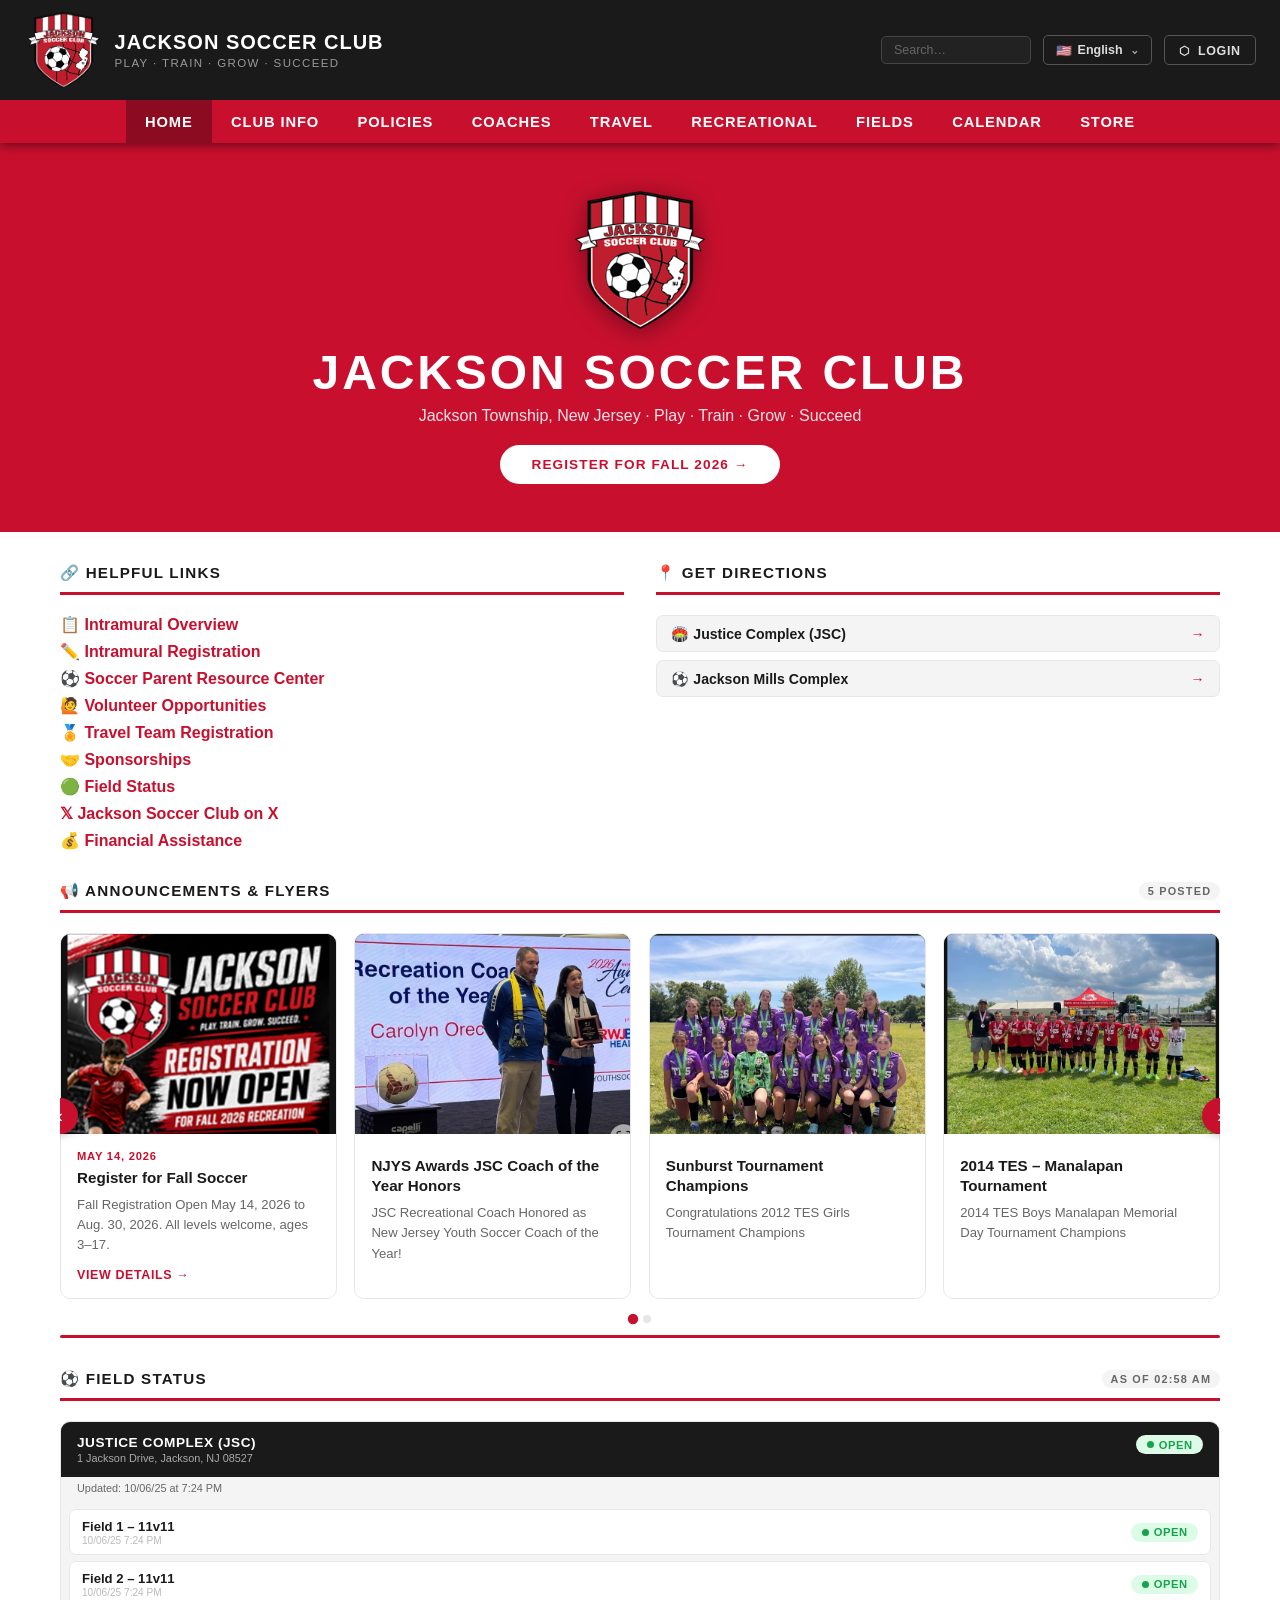
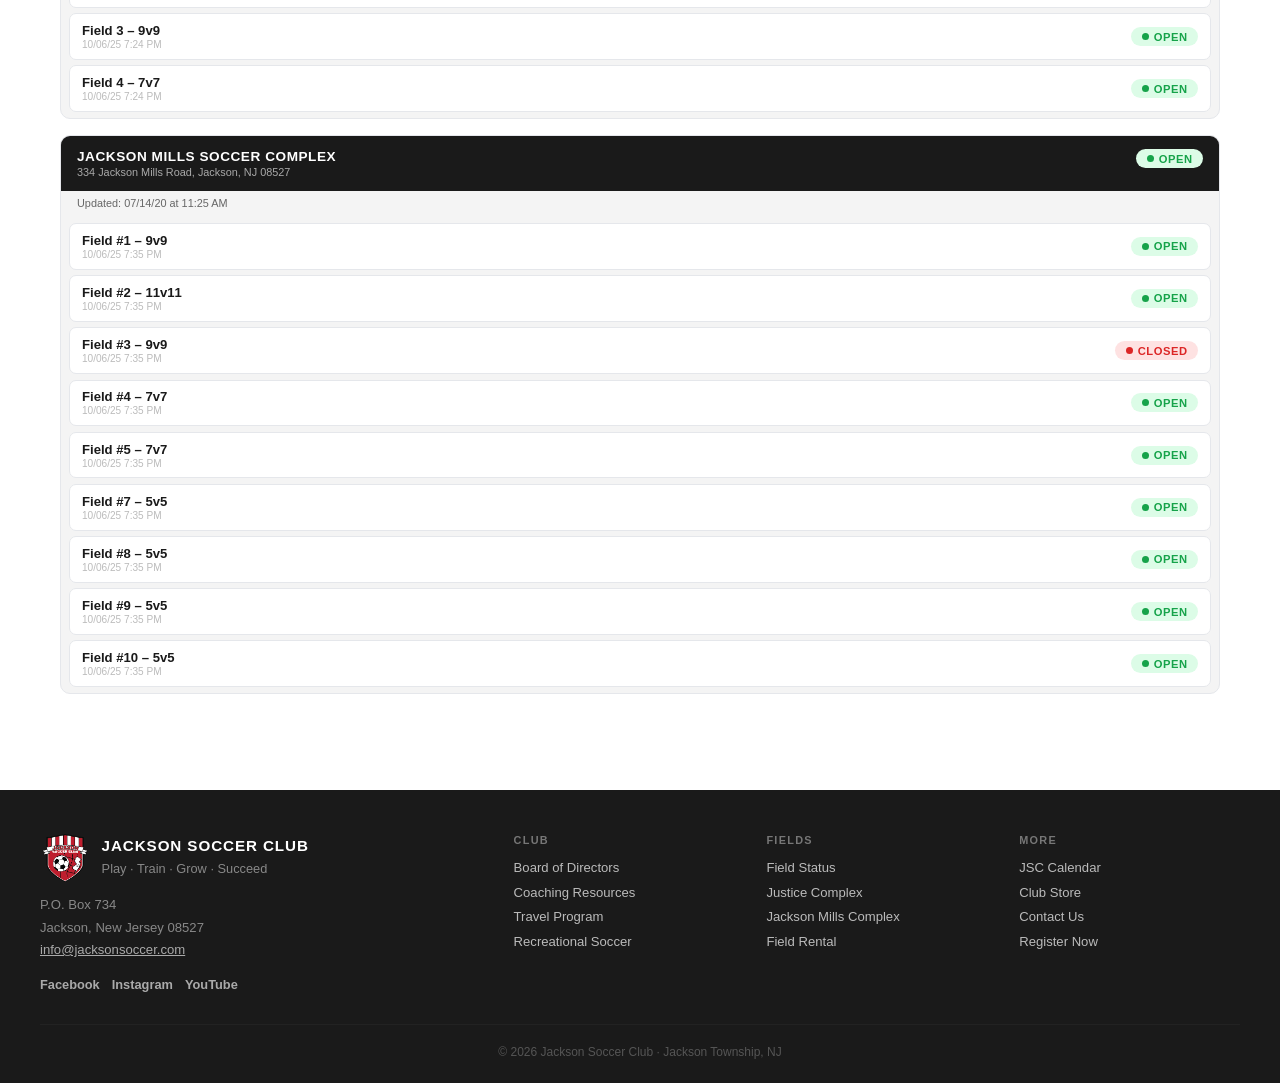
==== index.html @ 67631e0a "Redesign language toggle as a header pill/dropdown instead of a top bar" ====
<!DOCTYPE html>
<html lang="en">
<head>
  <meta charset="UTF-8">
  <meta name="viewport" content="width=device-width, initial-scale=1.0">
  <title>Jackson Soccer Club – Jackson, NJ</title>
  <meta name="description" content="Jackson Soccer Club – recreational and travel soccer for kids ages 3–17 in Jackson Township, New Jersey.">
  <link rel="stylesheet" href="assets/style.css">
</head>
<body>

<div id="site-header"></div>

<main>
  <!-- Hero -->
  <div class="home-hero">
    <img src="assets/logo.png" alt="Jackson Soccer Club Logo"
         style="height:138px;width:auto;margin:0 auto 1rem;display:block;filter:drop-shadow(0 4px 12px rgba(0,0,0,0.4));">
    <h1>Jackson Soccer Club</h1>
    <p id="hero-subtext">Jackson Township, New Jersey &nbsp;·&nbsp; Play · Train · Grow · Succeed</p>
    <a id="hero-register-btn" href="#" target="_blank" rel="noopener" class="hero-btn">Register for Fall 2026 →</a>
  </div>

  <!-- Home content -->
  <div class="page-body">

    <!-- Top row: Helpful Links + Get Directions side by side on desktop -->
    <div class="home-top-row">

      <section>
        <h2 class="section-title">🔗 Helpful Links</h2>
        <ul id="helpful-links-list" style="list-style:none;padding:0;margin:0;display:flex;flex-direction:column;gap:0.5rem;">
          <li><a href="recreational.html" style="color:var(--red);font-weight:600;text-decoration:none;">📋 Intramural Overview</a></li>
          <li><a href="recreational.html" style="color:var(--red);font-weight:600;text-decoration:none;">✏️ Intramural Registration</a></li>
          <li><a href="https://soccerparentresourcecenter.com/" target="_blank" rel="noopener" style="color:var(--red);font-weight:600;text-decoration:none;">⚽ Soccer Parent Resource Center</a></li>
          <li><a href="recreational.html#volunteer" style="color:var(--red);font-weight:600;text-decoration:none;">🙋 Volunteer Opportunities</a></li>
          <li><a href="travel.html" style="color:var(--red);font-weight:600;text-decoration:none;">🏅 Travel Team Registration</a></li>
          <li><a href="club-info.html" style="color:var(--red);font-weight:600;text-decoration:none;">🤝 Sponsorships</a></li>
          <li><a href="#field-status-section" style="color:var(--red);font-weight:600;text-decoration:none;">🟢 Field Status</a></li>
          <li><a href="https://x.com/jacksonnjsoccer" target="_blank" rel="noopener" style="color:var(--red);font-weight:600;text-decoration:none;">𝕏 Jackson Soccer Club on X</a></li>
        </ul>
      </section>

      <section>
        <h2 class="section-title">📍 Get Directions</h2>
        <div id="homepage-directions" style="display:flex;flex-direction:column;gap:0.5rem;">
          <a href="https://maps.google.com/?q=1+Jackson+Drive+Jackson+NJ+08527" target="_blank" rel="noopener"
             style="display:flex;align-items:center;gap:0.5rem;padding:0.6rem 0.9rem;background:var(--gray);border:1px solid var(--border);border-radius:7px;color:var(--text);text-decoration:none;font-size:0.88rem;font-weight:600;">
            🏟️ Justice Complex (JSC) <span style="margin-left:auto;color:var(--red);">→</span>
          </a>
          <a href="https://maps.google.com/?q=334+Jackson+Mills+Road+Jackson+NJ+08527" target="_blank" rel="noopener"
             style="display:flex;align-items:center;gap:0.5rem;padding:0.6rem 0.9rem;background:var(--gray);border:1px solid var(--border);border-radius:7px;color:var(--text);text-decoration:none;font-size:0.88rem;font-weight:600;">
            ⚽ Jackson Mills Complex <span style="margin-left:auto;color:var(--red);">→</span>
          </a>
        </div>
      </section>

    </div>

    <!-- Announcements: full width -->
    <section style="margin-bottom:2rem;">
      <h2 class="section-title">
        📢 Announcements &amp; Flyers
        <span class="pill" id="announcement-count">Loading…</span>
      </h2>
      <div id="announcements" class="cards-grid">
        <div class="loading">Loading announcements…</div>
      </div>
    </section>

    <!-- Field Status: full width -->
    <section id="field-status-section">
      <h2 class="section-title">
        ⚽ Field Status
        <span class="pill" id="field-refresh">–</span>
      </h2>
      <div id="field-status">
        <div class="loading">Loading…</div>
      </div>
    </section>

  </div>
</main>

<div id="site-footer"></div>

<script src="assets/site.js?v=15"></script>
<script>
  loadSettings().then(() => {
    initSite('home');
    loadHomepageContent();
    loadAnnouncements('announcements', 'announcement-count');
    loadFieldStatus('field-status', 'field-refresh');
  });
</script>
</body>
</html>
---- assets/style.css ----
/* ================================================================
   Jackson Soccer Club — Shared Stylesheet
   ================================================================ */

*, *::before, *::after { box-sizing: border-box; margin: 0; padding: 0; }

:root {
  --red:       #C8102E;
  --dark-red:  #9B0D23;
  --black:     #1A1A1A;
  --white:     #FFFFFF;
  --gray:      #F4F4F4;
  --border:    #E5E7EB;
  --text:      #1A1A1A;
  --muted:     #666666;
  --open:      #16a34a;
  --open-bg:   #dcfce7;
  --closed:    #dc2626;
  --closed-bg: #fee2e2;
}

html {
  scroll-behavior: smooth;
  overflow-x: hidden;
}

body {
  font-family: -apple-system, BlinkMacSystemFont, 'Segoe UI', Roboto, 'Helvetica Neue', sans-serif;
  color: var(--text);
  background: var(--white);
  min-height: 100vh;
  display: flex;
  flex-direction: column;
  overflow-x: hidden;
}

main { flex: 1; }

img { max-width: 100%; display: block; }

a { color: var(--red); }

/* ── LANGUAGE TOGGLE (Google Translate, custom UI) ──
   Google's own widget is rendered off-screen (#google_translate_element,
   display:none in JS) purely to drive translation; everything visible
   here is our own markup so it matches the rest of the header. */
.lang-switcher { position: relative; flex-shrink: 0; }

.lang-btn {
  display: inline-flex;
  align-items: center;
  gap: 0.35rem;
  padding: 0.38rem 0.75rem;
  background: transparent;
  border: 1px solid #555;
  border-radius: 5px;
  color: #ddd;
  font-size: 0.78rem;
  font-weight: 600;
  cursor: pointer;
  white-space: nowrap;
  transition: border-color 0.15s, color 0.15s;
}
.lang-btn:hover { border-color: var(--red); color: #fff; }
.lang-chevron { font-size: 0.7rem; opacity: 0.7; margin-left: 0.1rem; }

.lang-menu {
  display: none;
  position: absolute;
  top: calc(100% + 8px);
  right: 0;
  background: #fff;
  border-radius: 10px;
  box-shadow: 0 8px 24px rgba(0,0,0,0.18);
  padding: 0.4rem;
  min-width: 160px;
  z-index: 200;
}
.lang-menu.open { display: block; }

.lang-option {
  display: flex;
  align-items: center;
  justify-content: space-between;
  gap: 0.5rem;
  width: 100%;
  padding: 0.5rem 0.6rem;
  background: none;
  border: none;
  border-radius: 6px;
  font-size: 0.88rem;
  color: var(--text);
  text-align: left;
  cursor: pointer;
}
.lang-option:hover { background: var(--gray); }
.lang-check { color: var(--red); font-weight: 700; }

/* Google injects a full-width iframe banner + shifts <body> down on translate — suppress both so our layout doesn't jump */
.goog-te-banner-frame { display: none !important; }
body { top: 0 !important; }
.goog-tooltip, .goog-tooltip:hover { display: none !important; }
.goog-text-highlight { background: none !important; box-shadow: none !important; }

@media (max-width: 640px) {
  .lang-menu { right: -1rem; }
}

/* ── HEADER ── */
#site-header header {
  background: var(--black);
  position: sticky;
  top: 0;
  z-index: 500;
  box-shadow: 0 2px 10px rgba(0,0,0,0.5);
  width: 100%;
}

.header-inner {
  max-width: 1400px;
  margin: 0 auto;
  padding: 0 1.5rem;
  height: 100px;
  display: flex;
  align-items: center;
  justify-content: space-between;
  gap: 1rem;
}

.header-right {
  display: flex;
  align-items: center;
  gap: 0.75rem;
  flex-shrink: 0;
}

.site-logo {
  display: flex;
  align-items: center;
  gap: 0.75rem;
  text-decoration: none;
  flex-shrink: 0;
}

.site-logo img {
  height: 76px;
  width: auto;
}

.logo-text {
  color: var(--white);
  font-size: 1.25rem;
  font-weight: 800;
  text-transform: uppercase;
  letter-spacing: 0.05em;
  line-height: 1.2;
}

.logo-text small {
  display: block;
  font-size: 0.72rem;
  font-weight: 400;
  letter-spacing: 0.12em;
  color: #999;
  margin-top: 3px;
  text-transform: uppercase;
}

/* ── MAIN NAV BAR (two-tier layout) ── */
.main-nav-bar {
  background: var(--red);
  width: 100%;
}

.main-nav-bar ul {
  display: flex;
  list-style: none;
  justify-content: center;
  flex-wrap: wrap;
  max-width: 1400px;
  margin: 0 auto;
  padding: 0 1.25rem;
}

.main-nav-bar a {
  display: block;
  padding: 0.85rem 1.2rem;
  color: #fff;
  text-decoration: none;
  font-size: 0.92rem;
  font-weight: 700;
  text-transform: uppercase;
  letter-spacing: 0.06em;
  white-space: nowrap;
  transition: background 0.15s;
}

.main-nav-bar a:hover { background: rgba(0,0,0,0.2); }
.main-nav-bar a.active { background: rgba(0,0,0,0.3); }

/* ── SEARCH ── */
.search-wrap {
  position: relative;
  flex-shrink: 1;
}

.search-wrap input[type="search"] {
  background: #222;
  border: 1px solid #444;
  border-radius: 5px;
  color: #ddd;
  padding: 0.38rem 0.75rem;
  font-size: 0.78rem;
  width: 150px;
  transition: width 0.2s, border-color 0.15s;
  outline: none;
}

.search-wrap input[type="search"]:focus {
  border-color: var(--red);
  width: 210px;
}

.search-wrap input[type="search"]::placeholder { color: #666; }

.search-results {
  display: none;
  position: absolute;
  top: calc(100% + 6px);
  right: 0;
  background: #1e1e1e;
  border: 1px solid #333;
  border-radius: 7px;
  min-width: 250px;
  box-shadow: 0 8px 24px rgba(0,0,0,0.5);
  z-index: 600;
  overflow: hidden;
}

.search-results.open { display: block; }

.search-results a {
  display: block;
  padding: 0.6rem 1rem;
  color: #ccc;
  text-decoration: none;
  font-size: 0.85rem;
  border-bottom: 1px solid #2a2a2a;
  transition: background 0.1s, color 0.1s;
  white-space: nowrap;
  overflow: hidden;
  text-overflow: ellipsis;
}

.search-results a:last-child { border-bottom: none; }
.search-results a:hover { background: var(--red); color: #fff; }

.mobile-search-li {
  padding: 0.6rem 0 !important;
  border-bottom: 1px solid #222 !important;
}

.mobile-search-li input[type="search"] {
  width: 100%;
  background: #222;
  border: 1px solid #444;
  border-radius: 5px;
  color: #ddd;
  padding: 0.5rem 0.75rem;
  font-size: 0.9rem;
  outline: none;
}

.mobile-search-li input[type="search"]:focus { border-color: var(--red); }

.search-results-mobile {
  position: static;
  margin-top: 0.4rem;
  box-shadow: none;
  min-width: unset;
  border-radius: 5px;
}

.header-login-btn {
  display: inline-flex;
  align-items: center;
  gap: 0.4rem;
  padding: 0.38rem 0.9rem;
  border: 1px solid #555;
  border-radius: 5px;
  color: #ddd;
  text-decoration: none;
  font-size: 0.78rem;
  font-weight: 600;
  text-transform: uppercase;
  letter-spacing: 0.05em;
  transition: border-color 0.15s, color 0.15s;
  white-space: nowrap;
  flex-shrink: 0;
}
.header-login-btn:hover { border-color: var(--red); color: #fff; }

.hamburger {
  display: none;
  background: none;
  border: 1px solid #444;
  border-radius: 5px;
  padding: 0.4rem 0.65rem;
  cursor: pointer;
  color: var(--white);
  font-size: 1.1rem;
  line-height: 1;
}

#mobile-nav {
  display: none;
  background: #111;
  border-top: 3px solid var(--red);
}

#mobile-nav.open { display: block; }

#mobile-nav ul {
  list-style: none;
  padding: 0.5rem 1.25rem 1rem;
}

#mobile-nav a {
  display: block;
  padding: 0.7rem 0;
  color: #ccc;
  text-decoration: none;
  font-size: 0.9rem;
  font-weight: 600;
  text-transform: uppercase;
  letter-spacing: 0.05em;
  border-bottom: 1px solid #222;
  transition: color 0.15s;
}

#mobile-nav a:hover { color: var(--red); }
#mobile-nav li:last-child a { border-bottom: none; }

/* ── RED ACCENT BAR under header ── */
/* accent-bar replaced by main-nav-bar */

/* ── PAGE HERO ── */
.page-hero {
  background: var(--black);
  color: var(--white);
  padding: 4rem 1.25rem;
  text-align: center;
}

.page-hero h1 {
  font-size: clamp(2rem, 5vw, 3.5rem);
  font-weight: 900;
  text-transform: uppercase;
  letter-spacing: 0.06em;
}

.page-hero p {
  margin-top: 0.5rem;
  font-size: 1rem;
  color: #aaa;
}

/* Home hero gets red background */
.home-hero {
  background: var(--red);
  color: var(--white);
  padding: 3rem 1.25rem;
  text-align: center;
}

.home-hero h1 {
  font-size: clamp(1.8rem, 5vw, 3rem);
  font-weight: 900;
  text-transform: uppercase;
  letter-spacing: 0.06em;
}

.home-hero p {
  margin-top: 0.4rem;
  font-size: 1rem;
  opacity: 0.88;
}

.hero-btn {
  display: inline-block;
  margin-top: 1.25rem;
  padding: 0.75rem 2rem;
  background: var(--white);
  color: var(--red);
  font-size: 0.85rem;
  font-weight: 800;
  text-transform: uppercase;
  letter-spacing: 0.08em;
  text-decoration: none;
  border-radius: 30px;
  transition: opacity 0.15s, transform 0.15s;
}

.hero-btn:hover { opacity: 0.88; transform: translateY(-1px); }

/* ── LAYOUT ── */
.container {
  max-width: 1200px;
  margin: 0 auto;
  padding: 0 1.25rem;
}

.page-body {
  max-width: 1200px;
  margin: 2rem auto;
  padding: 0 1.25rem 3rem;
}

/* Home: full-width content wrapper */
.home-layout {
  max-width: 1200px;
  margin: 2rem auto;
  padding: 0 1.25rem 3rem;
}

/* Home: top row — Helpful Links + Get Directions side by side on desktop */
.home-top-row {
  display: grid;
  grid-template-columns: 1fr 1fr;
  gap: 2rem;
  margin-bottom: 2rem;
  align-items: start;
}

/* ── SECTION TITLES ── */
.section-title {
  display: flex;
  align-items: center;
  gap: 0.6rem;
  font-size: 0.95rem;
  font-weight: 800;
  text-transform: uppercase;
  letter-spacing: 0.08em;
  padding-bottom: 0.65rem;
  border-bottom: 3px solid var(--red);
  margin-bottom: 1.25rem;
}

.section-title .pill {
  margin-left: auto;
  background: var(--gray);
  color: var(--muted);
  font-size: 0.68rem;
  padding: 0.18rem 0.55rem;
  border-radius: 20px;
  font-weight: 600;
  white-space: nowrap;
}

/* ── ANNOUNCEMENT CAROUSEL ── */
.carousel-wrap {
  position: relative;
  overflow: hidden;
}

.cards-grid {
  display: flex;
  overflow: hidden;
  gap: 0;
}

.cards-track {
  display: flex;
  width: 100%;
  gap: 1.1rem;
  transition: transform 0.45s cubic-bezier(0.4, 0, 0.2, 1);
  will-change: transform;
}

.cards-track .card {
  flex: 0 0 calc(25% - 0.825rem);
  min-width: 0;
}

/* Carousel nav arrows */
.carousel-btn {
  position: absolute;
  top: 50%;
  transform: translateY(-50%);
  background: var(--red);
  color: #fff;
  border: none;
  border-radius: 50%;
  width: 36px;
  height: 36px;
  font-size: 1.1rem;
  cursor: pointer;
  z-index: 2;
  display: flex;
  align-items: center;
  justify-content: center;
  box-shadow: 0 2px 8px rgba(0,0,0,0.2);
  transition: background 0.15s;
}
.carousel-btn:hover { background: var(--dark-red); }
.carousel-btn.prev { left: -18px; }
.carousel-btn.next { right: -18px; }
.carousel-btn:disabled { opacity: 0.3; cursor: default; }

/* Dot indicators */
.carousel-dots {
  display: flex;
  justify-content: center;
  gap: 6px;
  margin-top: 1rem;
}
.carousel-dot {
  width: 8px;
  height: 8px;
  border-radius: 50%;
  background: var(--border);
  border: none;
  cursor: pointer;
  padding: 0;
  transition: background 0.2s, transform 0.2s;
}
.carousel-dot.active {
  background: var(--red);
  transform: scale(1.3);
}

/* Progress bar under carousel */
.carousel-progress {
  height: 3px;
  background: var(--border);
  border-radius: 2px;
  margin-top: 0.75rem;
  overflow: hidden;
}
.carousel-progress-bar {
  height: 100%;
  background: var(--red);
  width: 0%;
  transition: width linear;
}

@media (max-width: 960px) {
  .cards-track .card { flex: 0 0 calc(50% - 0.55rem); }
  .carousel-btn { display: none; }
}

@media (max-width: 640px) {
  .cards-track .card { flex: 0 0 100%; }
  .card-placeholder { height: 160px; }
}

.card {
  background: var(--white);
  border: 1px solid var(--border);
  border-radius: 10px;
  overflow: hidden;
  transition: box-shadow 0.2s, transform 0.2s;
  display: flex;
  flex-direction: column;
}

.card:hover {
  box-shadow: 0 6px 24px rgba(0,0,0,0.1);
  transform: translateY(-2px);
}

/* Card image: fixed-height flex container, natural max-sizing on mobile */
.card-img-wrap {
  width: 100%;
  height: 220px;
  overflow: hidden;
  background: #111;
  display: flex;
  align-items: center;
  justify-content: center;
  line-height: 0;
}

/* Mobile: let the image scale naturally within the box — no object-fit (iOS Safari compat) */
.card-img {
  max-width: 100%;
  max-height: 220px;
  width: auto;
  height: auto;
  display: block;
}

/* Desktop: fill card edge-to-edge with cover crop */
@media (min-width: 961px) {
  .card-img-wrap { height: 200px; }
  .card-img {
    max-width: none;
    max-height: none;
    width: 100%;
    height: 100%;
    object-fit: cover;
    object-position: center top;
  }
}

.card-placeholder {
  width: 100%;
  height: 200px;         /* match card-img so cards are uniform */
  background: linear-gradient(135deg, var(--red), var(--dark-red));
  display: flex;
  align-items: center;
  justify-content: center;
  font-size: 2.5rem;
}

.card-body { padding: 1rem; flex: 1; display: flex; flex-direction: column; }

.card-date {
  font-size: 0.7rem;
  font-weight: 700;
  text-transform: uppercase;
  letter-spacing: 0.07em;
  color: var(--red);
  margin-bottom: 0.35rem;
}

.card-title {
  font-size: 0.95rem;
  font-weight: 700;
  line-height: 1.35;
  margin-bottom: 0.4rem;
}

.card-desc {
  font-size: 0.82rem;
  color: var(--muted);
  line-height: 1.55;
  flex: 1;
}

.card-link {
  display: inline-block;
  margin-top: 0.75rem;
  font-size: 0.78rem;
  font-weight: 700;
  color: var(--red);
  text-decoration: none;
  text-transform: uppercase;
  letter-spacing: 0.05em;
}

.card-link:hover { text-decoration: underline; }

/* ── FIELD STATUS ── */
.field-block {
  background: var(--gray);
  border: 1px solid var(--border);
  border-radius: 10px;
  overflow: hidden;
  margin-bottom: 1rem;
}

.field-block-head {
  background: var(--black);
  color: var(--white);
  padding: 0.8rem 1rem;
  display: flex;
  align-items: flex-start;
  justify-content: space-between;
  gap: 0.5rem;
}

.complex-name {
  font-size: 0.85rem;
  font-weight: 700;
  text-transform: uppercase;
  letter-spacing: 0.04em;
}

.complex-addr {
  font-size: 0.68rem;
  color: #aaa;
  margin-top: 2px;
}

.complex-updated {
  font-size: 0.68rem;
  color: var(--muted);
  padding: 0.35rem 1rem 0.5rem;
}

.status-badge {
  display: inline-flex;
  align-items: center;
  gap: 5px;
  padding: 0.22rem 0.65rem;
  border-radius: 20px;
  font-size: 0.7rem;
  font-weight: 800;
  text-transform: uppercase;
  letter-spacing: 0.05em;
  flex-shrink: 0;
}

.badge-open  { background: var(--open-bg);   color: var(--open);   }
.badge-closed{ background: var(--closed-bg); color: var(--closed); }

.status-dot {
  width: 7px; height: 7px;
  border-radius: 50%;
  flex-shrink: 0;
}

.badge-open  .status-dot { background: var(--open);   }
.badge-closed .status-dot { background: var(--closed); }

.field-rows { padding: 0.4rem 0.5rem; }

.field-row {
  display: flex;
  align-items: center;
  justify-content: space-between;
  padding: 0.55rem 0.75rem;
  background: var(--white);
  border: 1px solid var(--border);
  border-radius: 7px;
  margin-bottom: 0.35rem;
}

.field-row:last-child { margin-bottom: 0; }

.field-label { font-size: 0.82rem; font-weight: 600; }
.field-updated { font-size: 0.63rem; color: #bbb; margin-top: 1px; }

/* Full fields page — wider layout */
.fields-wide .field-block { margin-bottom: 1.25rem; }

/* ── CONTENT SECTIONS (Travel, Coaches, Rec) ── */
.content-section {
  background: var(--white);
  border: 1px solid var(--border);
  border-radius: 10px;
  padding: 1.75rem;
  margin-bottom: 1.5rem;
}

.content-section h2 {
  font-size: 1.2rem;
  font-weight: 800;
  text-transform: uppercase;
  letter-spacing: 0.05em;
  margin-bottom: 1rem;
  padding-bottom: 0.6rem;
  border-bottom: 2px solid var(--red);
}

.content-section h3 {
  font-size: 1rem;
  font-weight: 700;
  margin: 1.25rem 0 0.5rem;
  color: var(--black);
}

.content-section p {
  font-size: 0.9rem;
  line-height: 1.7;
  color: #444;
  margin-bottom: 0.75rem;
}

.content-section ul, .content-section ol {
  padding-left: 1.25rem;
  margin-bottom: 0.75rem;
}

.content-section li {
  font-size: 0.9rem;
  line-height: 1.7;
  color: #444;
  margin-bottom: 0.2rem;
}

.content-section .highlight {
  background: #fff8f8;
  border-left: 3px solid var(--red);
  padding: 0.75rem 1rem;
  border-radius: 0 6px 6px 0;
  margin: 0.75rem 0;
  font-size: 0.88rem;
  color: #444;
}

/* Policies accordion */
.policy-group { margin-top: 1.5rem; }
.policy-group:first-child { margin-top: 0.5rem; }

.policy-group-title {
  font-size: 0.78rem;
  font-weight: 800;
  letter-spacing: 0.08em;
  text-transform: uppercase;
  color: var(--red);
  padding-bottom: 0.4rem;
  margin-bottom: 0.6rem;
  border-bottom: 2px solid var(--border);
}

.policy-item {
  border: 1px solid var(--border);
  border-radius: 7px;
  background: var(--white);
  margin-bottom: 0.5rem;
  overflow: hidden;
}

.policy-item > summary {
  cursor: pointer;
  list-style: none;
  padding: 0.8rem 1rem 0.8rem 2.1rem;
  position: relative;
  font-size: 0.92rem;
  font-weight: 700;
  color: var(--black);
  background: var(--gray);
  transition: background 0.15s, color 0.15s;
}

.policy-item > summary::-webkit-details-marker { display: none; }

.policy-item > summary::before {
  content: '+';
  position: absolute;
  left: 0.85rem;
  top: 50%;
  transform: translateY(-50%);
  font-size: 1.05rem;
  font-weight: 700;
  line-height: 1;
  color: var(--red);
}

.policy-item[open] > summary::before { content: '–'; }

.policy-item > summary:hover { background: #ffe5e5; color: var(--red); }

.policy-item[open] > summary {
  background: #ffe5e5;
  color: var(--red);
  border-bottom: 1px solid var(--border);
}

.policy-body { padding: 1rem; font-size: 0.9rem; line-height: 1.65; color: var(--text); }
.policy-body p { margin-bottom: 0.75rem; }
.policy-body p:last-child { margin-bottom: 0; }
.policy-body .doc-links { margin-bottom: 0; }

/* Doc links */
.doc-links { display: flex; flex-direction: column; gap: 0.5rem; margin: 0.75rem 0; }

.doc-link {
  display: inline-flex;
  align-items: center;
  gap: 0.5rem;
  padding: 0.55rem 1rem;
  background: var(--gray);
  border: 1px solid var(--border);
  border-radius: 7px;
  color: var(--black);
  text-decoration: none;
  font-size: 0.85rem;
  font-weight: 600;
  transition: background 0.15s, border-color 0.15s;
  width: fit-content;
}

.doc-link:hover { background: #ffe5e5; border-color: var(--red); color: var(--red); }

/* External links */
.ext-link-grid {
  display: grid;
  grid-template-columns: repeat(auto-fill, minmax(220px, 1fr));
  gap: 0.75rem;
  margin-top: 0.75rem;
}

.ext-link {
  display: flex;
  align-items: center;
  gap: 0.6rem;
  padding: 0.75rem 1rem;
  background: var(--gray);
  border: 1px solid var(--border);
  border-radius: 8px;
  color: var(--black);
  text-decoration: none;
  font-size: 0.85rem;
  font-weight: 600;
  transition: background 0.15s, border-color 0.15s;
}

.ext-link:hover { background: #ffe5e5; border-color: var(--red); color: var(--red); }

.ext-link-grid--sm { grid-template-columns: repeat(auto-fill, minmax(150px, 1fr)); }

.ext-link--sm {
  font-size: 0.78rem;
  padding: 0.4rem 0.7rem;
  gap: 0.4rem;
}

.ext-link--plain {
  background: #f9f9f9;
  color: #999;
  cursor: default;
  border-color: #ddd;
}

.ext-link--plain:hover { background: #f9f9f9; border-color: #ddd; color: #999; }

/* ── BOARD TABLE ── */
.board-grid {
  display: grid;
  grid-template-columns: repeat(auto-fill, minmax(220px, 1fr));
  gap: 1rem;
  margin-top: 0.75rem;
}

.board-card {
  background: var(--gray);
  border: 1px solid var(--border);
  border-radius: 8px;
  padding: 1rem;
}

.board-card-top {
  display: flex;
  align-items: center;
  gap: 0.75rem;
  margin-bottom: 0.5rem;
}

.board-avatar {
  width: 52px;
  height: 52px;
  border-radius: 50%;
  flex-shrink: 0;
  object-fit: cover;
}

.board-avatar--photo {
  border: 2px solid var(--border);
}

.board-avatar--clickable {
  cursor: pointer;
  transition: opacity 0.15s;
}
.board-avatar--clickable:hover { opacity: 0.85; }

.board-avatar--initials,
.board-avatar--empty {
  background: var(--red);
  color: #fff;
  font-size: 1rem;
  font-weight: 800;
  display: flex;
  align-items: center;
  justify-content: center;
  letter-spacing: 0.03em;
}

.board-avatar--empty {
  background: #555;
}

.board-card.open-seat { opacity: 0.55; }

.board-name {
  font-size: 0.95rem;
  font-weight: 700;
  margin-bottom: 0.2rem;
}

.board-role {
  font-size: 0.78rem;
  color: var(--muted);
  text-transform: uppercase;
  letter-spacing: 0.04em;
  margin-bottom: 0.5rem;
}

.board-bio {
  font-size: 0.82rem;
  color: #555;
  line-height: 1.5;
  margin: 0.35rem 0 0.2rem;
  display: -webkit-box;
  -webkit-line-clamp: 3;
  -webkit-box-orient: vertical;
  overflow: hidden;
}

.board-bio-more {
  background: none;
  border: none;
  color: var(--red);
  font-size: 0.78rem;
  font-weight: 700;
  cursor: pointer;
  padding: 0;
  margin-bottom: 0.5rem;
  display: block;
}
.board-bio-more:hover { text-decoration: underline; }

/* Bio modal */
#board-bio-modal {
  display: none;
  position: fixed;
  inset: 0;
  z-index: 9999;
  align-items: center;
  justify-content: center;
}
#board-bio-modal.bbm-open { display: flex; }
.bbm-overlay {
  position: absolute;
  inset: 0;
  background: rgba(0,0,0,0.5);
}
.bbm-box {
  position: relative;
  background: #fff;
  border-radius: 12px;
  padding: 2rem;
  max-width: 520px;
  width: 90%;
  max-height: 80vh;
  overflow-y: auto;
  z-index: 1;
  box-shadow: 0 8px 32px rgba(0,0,0,0.18);
}
.bbm-close {
  position: absolute;
  top: 1rem;
  right: 1rem;
  background: none;
  border: none;
  font-size: 1.2rem;
  cursor: pointer;
  color: #888;
  line-height: 1;
}
.bbm-close:hover { color: #333; }
.bbm-header {
  display: flex;
  align-items: center;
  gap: 1rem;
  margin-bottom: 1.25rem;
}

.bbm-photo {
  width: 72px;
  height: 72px;
  border-radius: 50%;
  object-fit: cover;
  border: 3px solid var(--border);
  flex-shrink: 0;
}

.bbm-name {
  font-size: 1.1rem;
  font-weight: 800;
  color: var(--navy);
  margin-bottom: 0.2rem;
}
.bbm-role {
  font-size: 0.75rem;
  font-weight: 700;
  letter-spacing: 0.08em;
  text-transform: uppercase;
  color: var(--red);
}
.bbm-bio {
  font-size: 0.9rem;
  line-height: 1.75;
  color: #333;
  white-space: pre-wrap;
}

.board-email {
  font-size: 0.8rem;
  color: var(--red);
  text-decoration: none;
  font-weight: 600;
}

.board-email:hover { text-decoration: underline; }

/* ── PHOTO LIGHTBOX ── */
#photo-lightbox {
  display: none;
  position: fixed;
  inset: 0;
  z-index: 9999;
  align-items: center;
  justify-content: center;
}
#photo-lightbox.plb-open { display: flex; }
.plb-overlay {
  position: absolute;
  inset: 0;
  background: rgba(0,0,0,0.82);
}
.plb-box {
  position: relative;
  z-index: 1;
  display: flex;
  align-items: center;
  justify-content: center;
  max-width: 90vw;
  max-height: 90vh;
}
.plb-img {
  max-width: 90vw;
  max-height: 90vh;
  border-radius: 8px;
  object-fit: contain;
  box-shadow: 0 8px 40px rgba(0,0,0,0.5);
}
.plb-close {
  position: absolute;
  top: -2.5rem;
  right: 0;
  background: none;
  border: none;
  font-size: 1.5rem;
  color: #fff;
  cursor: pointer;
  line-height: 1;
}
.plb-close:hover { color: #ddd; }

/* ── PRACTICE SCHEDULE TABS ── */
.sched-tabs {
  display: flex;
  gap: 0.5rem;
  flex-wrap: wrap;
  margin-bottom: 1rem;
}
.sched-tab {
  padding: 0.5rem 1.1rem;
  border: 2px solid var(--border);
  border-radius: 6px;
  background: #fff;
  color: var(--text);
  font-weight: 700;
  font-size: 0.82rem;
  cursor: pointer;
  letter-spacing: 0.05em;
  transition: background 0.15s, color 0.15s, border-color 0.15s;
}
.sched-tab:hover { border-color: var(--red); color: var(--red); }
.sched-tab.active { background: var(--red); color: #fff; border-color: var(--red); }
.sched-panel { display: none; }
.sched-panel.active { display: block; }
.sched-scroll {
  overflow-x: auto;
  -webkit-overflow-scrolling: touch;
  border-radius: 8px;
  border: 1px solid var(--border);
}
.sched-table {
  width: 100%;
  border-collapse: collapse;
  font-size: 0.82rem;
  min-width: 480px;
}
.sched-table td {
  padding: 0.45rem 0.7rem;
  border: 1px solid var(--border);
  vertical-align: middle;
  white-space: nowrap;
}
.sched-table tr:first-child td {
  font-weight: 700;
  font-size: 0.78rem;
  letter-spacing: 0.03em;
}

/* ── DIVISIONS TABLE ── */
.div-table-scroll {
  overflow-x: auto;
  -webkit-overflow-scrolling: touch;
  margin-top: 0.75rem;
  border-radius: 8px;
  border: 1px solid var(--border);
}
.div-table {
  width: 100%;
  min-width: 640px;
  border-collapse: collapse;
  font-size: 0.88rem;
}

.div-table th {
  background: var(--black);
  color: var(--white);
  padding: 0.65rem 1rem;
  text-align: left;
  font-size: 0.78rem;
  text-transform: uppercase;
  letter-spacing: 0.06em;
}

.div-table td {
  padding: 0.65rem 1rem;
  border-bottom: 1px solid var(--border);
  vertical-align: top;
  line-height: 1.5;
}

.div-table tr:last-child td { border-bottom: none; }
.div-table tr:nth-child(even) td { background: var(--gray); }

/* ── CONTACT BLOCK ── */
.contact-block {
  background: var(--black);
  color: var(--white);
  border-radius: 10px;
  padding: 1.5rem;
}

.contact-block h3 {
  font-size: 0.85rem;
  font-weight: 800;
  text-transform: uppercase;
  letter-spacing: 0.08em;
  margin-bottom: 0.75rem;
  color: #ccc;
}

.contact-block p, .contact-block a, .contact-block li {
  font-size: 0.88rem;
  line-height: 1.7;
  color: #ddd;
  text-decoration: none;
}

.contact-block a:hover { color: var(--red); }

/* ── CALENDAR EMBED ── */
.calendar-wrap {
  border-radius: 10px;
  overflow: hidden;
  border: 1px solid var(--border);
  box-shadow: 0 2px 12px rgba(0,0,0,0.06);
}

.calendar-wrap iframe {
  width: 100%;
  display: block;
  border: none;
}

/* ── LOADING ── */
.loading {
  padding: 2rem;
  text-align: center;
  color: var(--muted);
  font-size: 0.88rem;
}

/* ── ALERT BANNER ── */
.alert-banner {
  background: #fff3cd;
  border-left: 4px solid #f59e0b;
  padding: 0.85rem 1.25rem;
  font-size: 0.88rem;
  color: #78350f;
  margin-bottom: 1.5rem;
  border-radius: 0 6px 6px 0;
}

/* ── SPONSOR LOGO GRID (club-info page) ── */
.sponsor-logo-grid {
  display: grid;
  grid-template-columns: repeat(auto-fill, minmax(160px, 1fr));
  gap: 1.25rem;
  margin-top: 1rem;
}

.sponsor-logo-grid a {
  display: flex;
  align-items: center;
  justify-content: center;
  background: #fff;
  border: 1px solid var(--border);
  border-radius: 8px;
  padding: 1rem;
  transition: box-shadow 0.2s, transform 0.2s;
}

.sponsor-logo-grid a:hover {
  box-shadow: 0 4px 16px rgba(0,0,0,0.12);
  transform: translateY(-2px);
}

.sponsor-logo-grid img {
  max-height: 80px;
  max-width: 100%;
  width: auto;
  object-fit: contain;
}

/* ── SPONSOR BAR ── */
.sponsor-bar {
  background: var(--gray);
  border-top: 1px solid var(--border);
  padding: 1.25rem 0;
  overflow: hidden;
}

.sponsor-track {
  display: flex;
  align-items: center;
  gap: 3rem;
  padding: 0 2rem;
  flex-wrap: wrap;
  justify-content: center;
}

.sponsor-track img {
  height: 40px;
  width: auto;
  object-fit: contain;
  filter: grayscale(0.4);
  opacity: 0.7;
  transition: opacity 0.2s;
}

.sponsor-track img:hover { opacity: 1; filter: none; }

/* ── FOOTER ── */
#site-footer footer {
  background: var(--black);
  color: var(--white);
  padding: 2.75rem 1.25rem 1.5rem;
}

.footer-grid {
  max-width: 1200px;
  margin: 0 auto;
  display: grid;
  grid-template-columns: 2fr 1fr 1fr 1fr;
  gap: 2rem;
}

.footer-logo-wrap {
  display: flex;
  align-items: center;
  gap: 0.75rem;
  margin-bottom: 0.75rem;
}

.footer-logo-wrap img { height: 48px; width: auto; }

.footer-brand { font-size: 0.95rem; font-weight: 800; text-transform: uppercase; letter-spacing: 0.06em; }

.footer-tagline { font-size: 0.8rem; color: #888; line-height: 1.7; margin-top: 0.25rem; }

.footer-socials {
  display: flex;
  gap: 0.75rem;
  margin-top: 1rem;
  flex-wrap: wrap;
}

.footer-socials a {
  color: #aaa;
  text-decoration: none;
  font-size: 0.8rem;
  font-weight: 600;
  transition: color 0.15s;
}

.footer-socials a:hover { color: var(--red); }

.footer-col h4 {
  font-size: 0.68rem;
  font-weight: 800;
  text-transform: uppercase;
  letter-spacing: 0.12em;
  color: #777;
  margin-bottom: 0.75rem;
}

.footer-col ul { list-style: none; }
.footer-col li { margin-bottom: 0.4rem; }
.footer-col a { color: #bbb; text-decoration: none; font-size: 0.82rem; transition: color 0.15s; }
.footer-col a:hover { color: var(--red); }

.footer-bottom {
  max-width: 1200px;
  margin: 2rem auto 0;
  padding-top: 1.25rem;
  border-top: 1px solid #222;
  text-align: center;
  font-size: 0.75rem;
  color: #555;
}

/* ── RESPONSIVE ── */
@media (max-width: 960px) {
  .home-top-row { grid-template-columns: 1fr; }
  .footer-grid { grid-template-columns: 1fr 1fr; }
}

@media (max-width: 640px) {
  .main-nav-bar { display: none; }
  .hamburger { display: block; }
  .header-login-btn { display: none !important; }
  .search-wrap { display: none; }
}

@media (max-width: 640px) {
  /* Let the logo shrink so hamburger is never clipped */
  .site-logo { flex-shrink: 1; min-width: 0; }
  .logo-text { font-size: 0.82rem; white-space: nowrap; overflow: hidden; text-overflow: ellipsis; }
  .logo-text small { display: none; }
  .site-logo img { height: 40px; }
  .footer-grid { grid-template-columns: 1fr; gap: 1.5rem; }
  .home-hero { padding: 2rem 1rem; }
  .content-section { padding: 1.25rem; }
  .board-grid { grid-template-columns: 1fr 1fr; }
  .div-table { font-size: 0.8rem; }
  .div-table th, .div-table td { padding: 0.5rem 0.6rem; }
}

@media (max-width: 400px) {
  .board-grid { grid-template-columns: 1fr; }
}
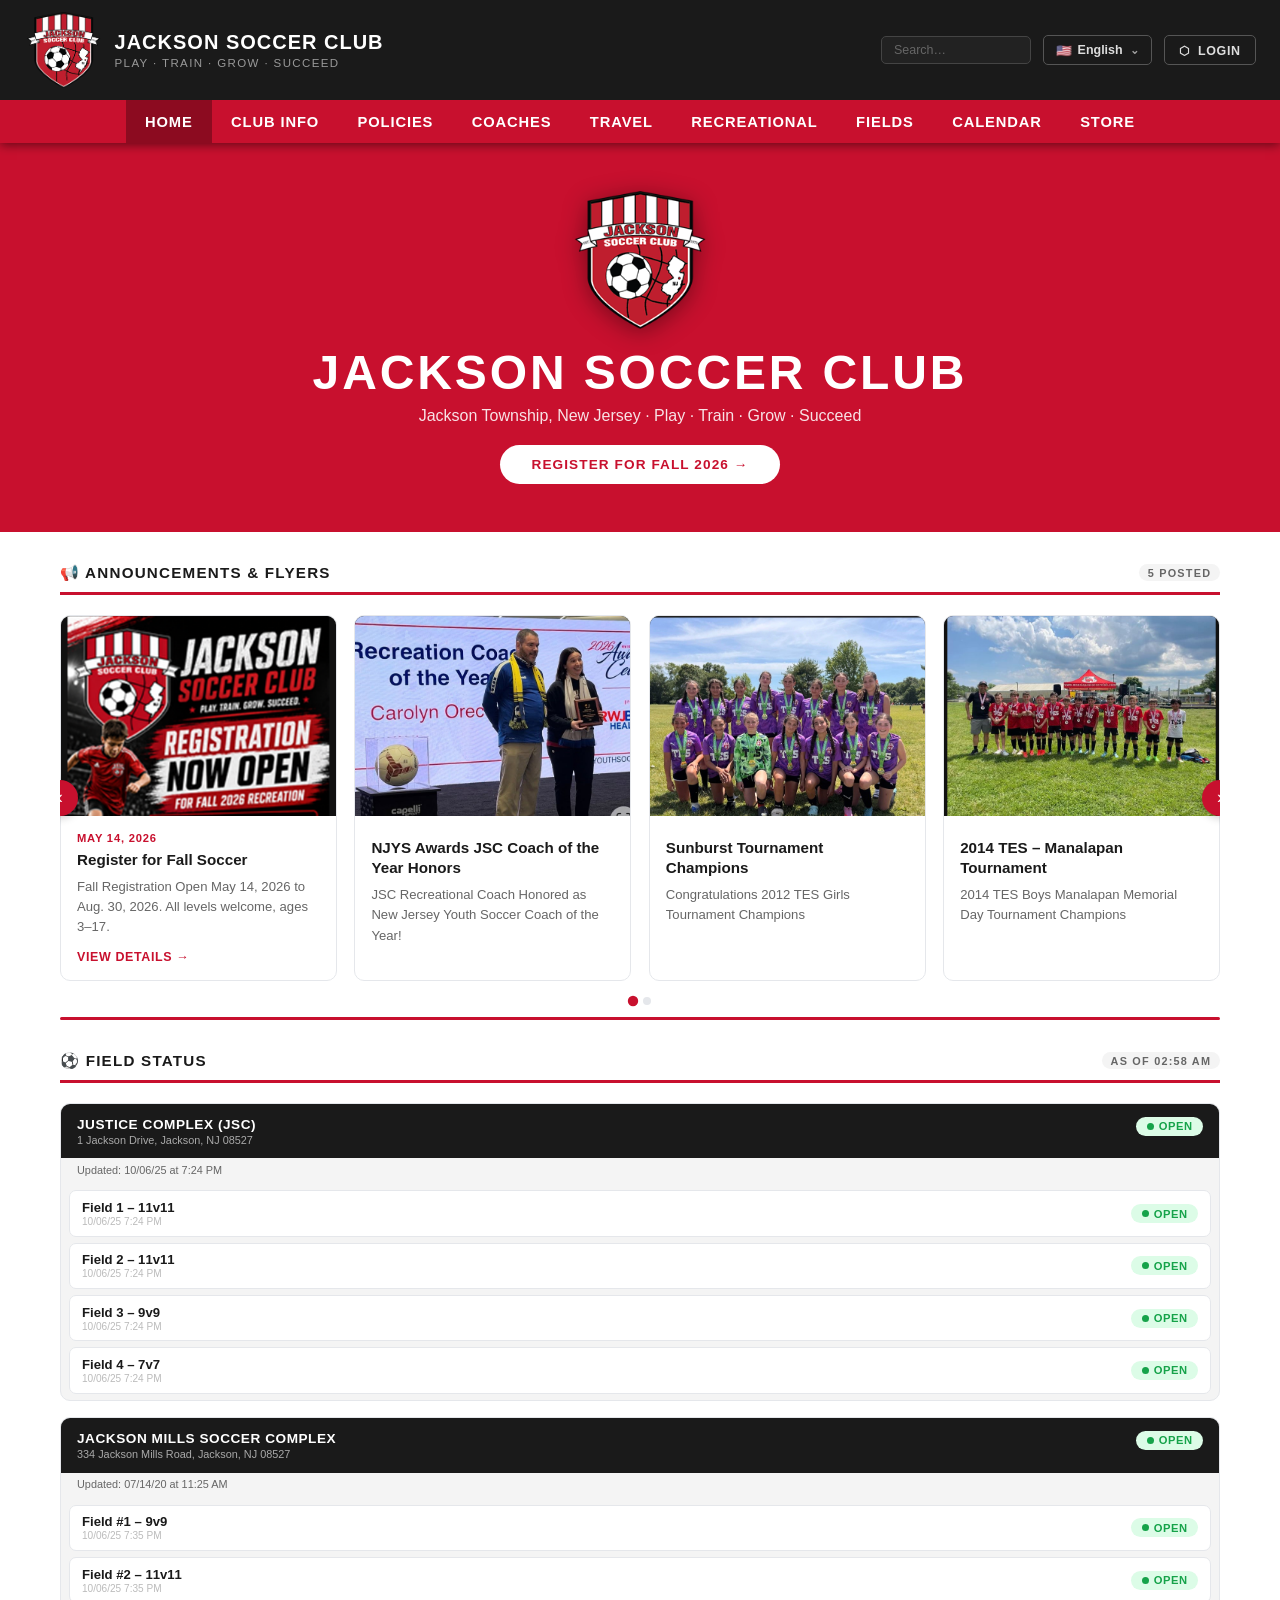
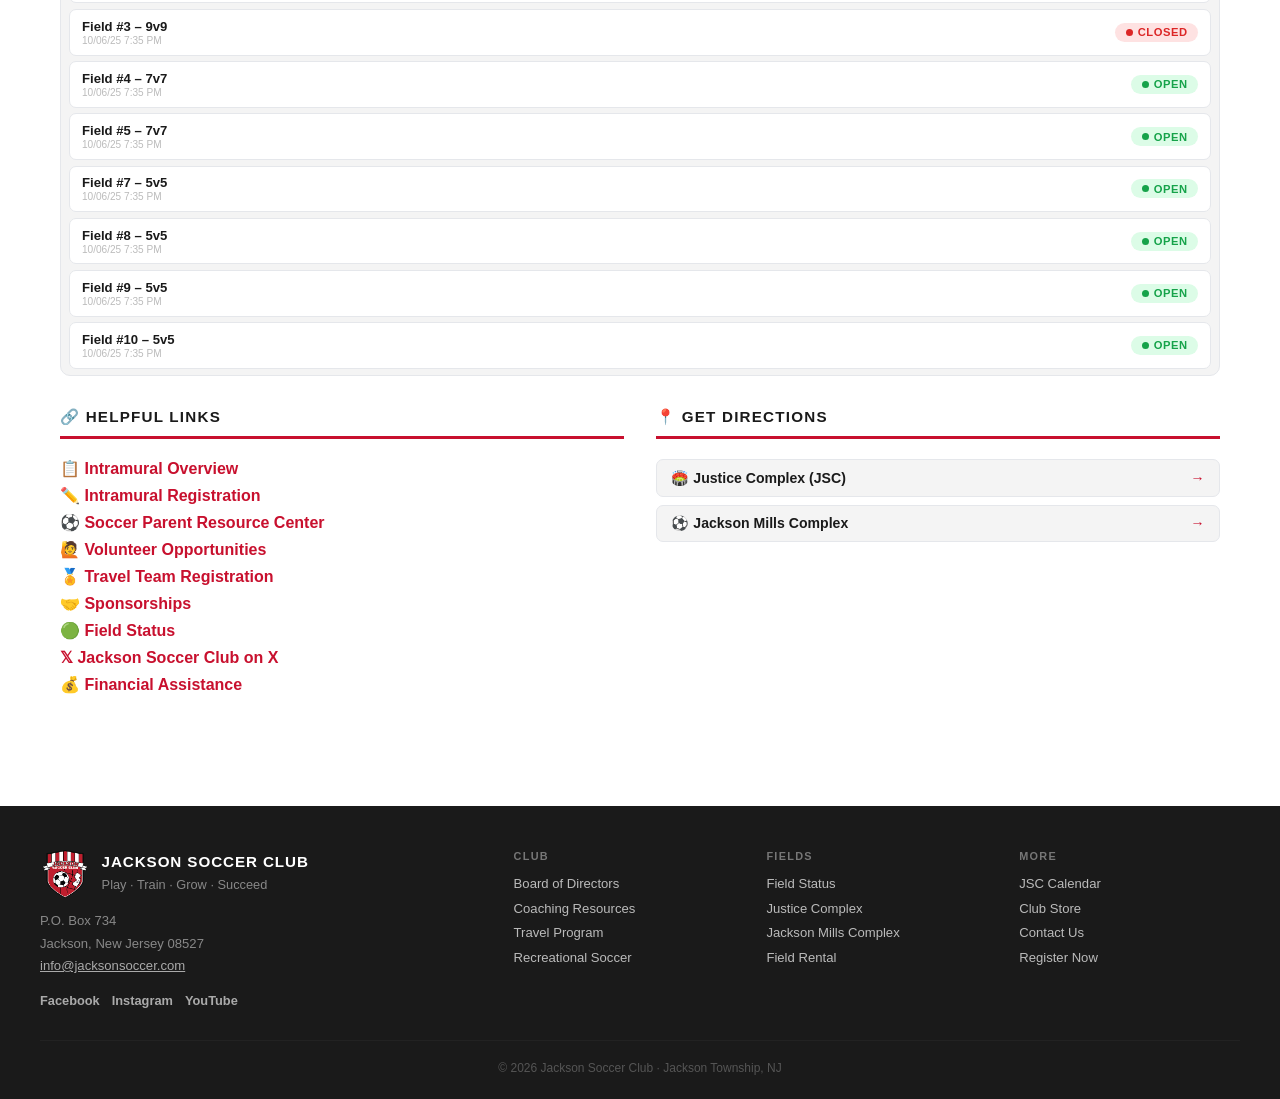
==== commit 64c4e56d: "Move Helpful Links / Get Directions below Field Status on homepage" ====
--- a/index.html
+++ b/index.html
@@ -24,7 +24,29 @@
   <!-- Home content -->
   <div class="page-body">
 
-    <!-- Top row: Helpful Links + Get Directions side by side on desktop -->
+    <!-- Announcements: full width -->
+    <section style="margin-bottom:2rem;">
+      <h2 class="section-title">
+        📢 Announcements &amp; Flyers
+        <span class="pill" id="announcement-count">Loading…</span>
+      </h2>
+      <div id="announcements" class="cards-grid">
+        <div class="loading">Loading announcements…</div>
+      </div>
+    </section>
+
+    <!-- Field Status: full width -->
+    <section id="field-status-section" style="margin-bottom:2rem;">
+      <h2 class="section-title">
+        ⚽ Field Status
+        <span class="pill" id="field-refresh">–</span>
+      </h2>
+      <div id="field-status">
+        <div class="loading">Loading…</div>
+      </div>
+    </section>
+
+    <!-- Bottom row: Helpful Links + Get Directions side by side on desktop -->
     <div class="home-top-row">
 
       <section>
@@ -57,34 +79,12 @@
 
     </div>
 
-    <!-- Announcements: full width -->
-    <section style="margin-bottom:2rem;">
-      <h2 class="section-title">
-        📢 Announcements &amp; Flyers
-        <span class="pill" id="announcement-count">Loading…</span>
-      </h2>
-      <div id="announcements" class="cards-grid">
-        <div class="loading">Loading announcements…</div>
-      </div>
-    </section>
-
-    <!-- Field Status: full width -->
-    <section id="field-status-section">
-      <h2 class="section-title">
-        ⚽ Field Status
-        <span class="pill" id="field-refresh">–</span>
-      </h2>
-      <div id="field-status">
-        <div class="loading">Loading…</div>
-      </div>
-    </section>
-
   </div>
 </main>
 
 <div id="site-footer"></div>
 
-<script src="assets/site.js?v=15"></script>
+<script src="assets/site.js?v=17"></script>
 <script>
   loadSettings().then(() => {
     initSite('home');
